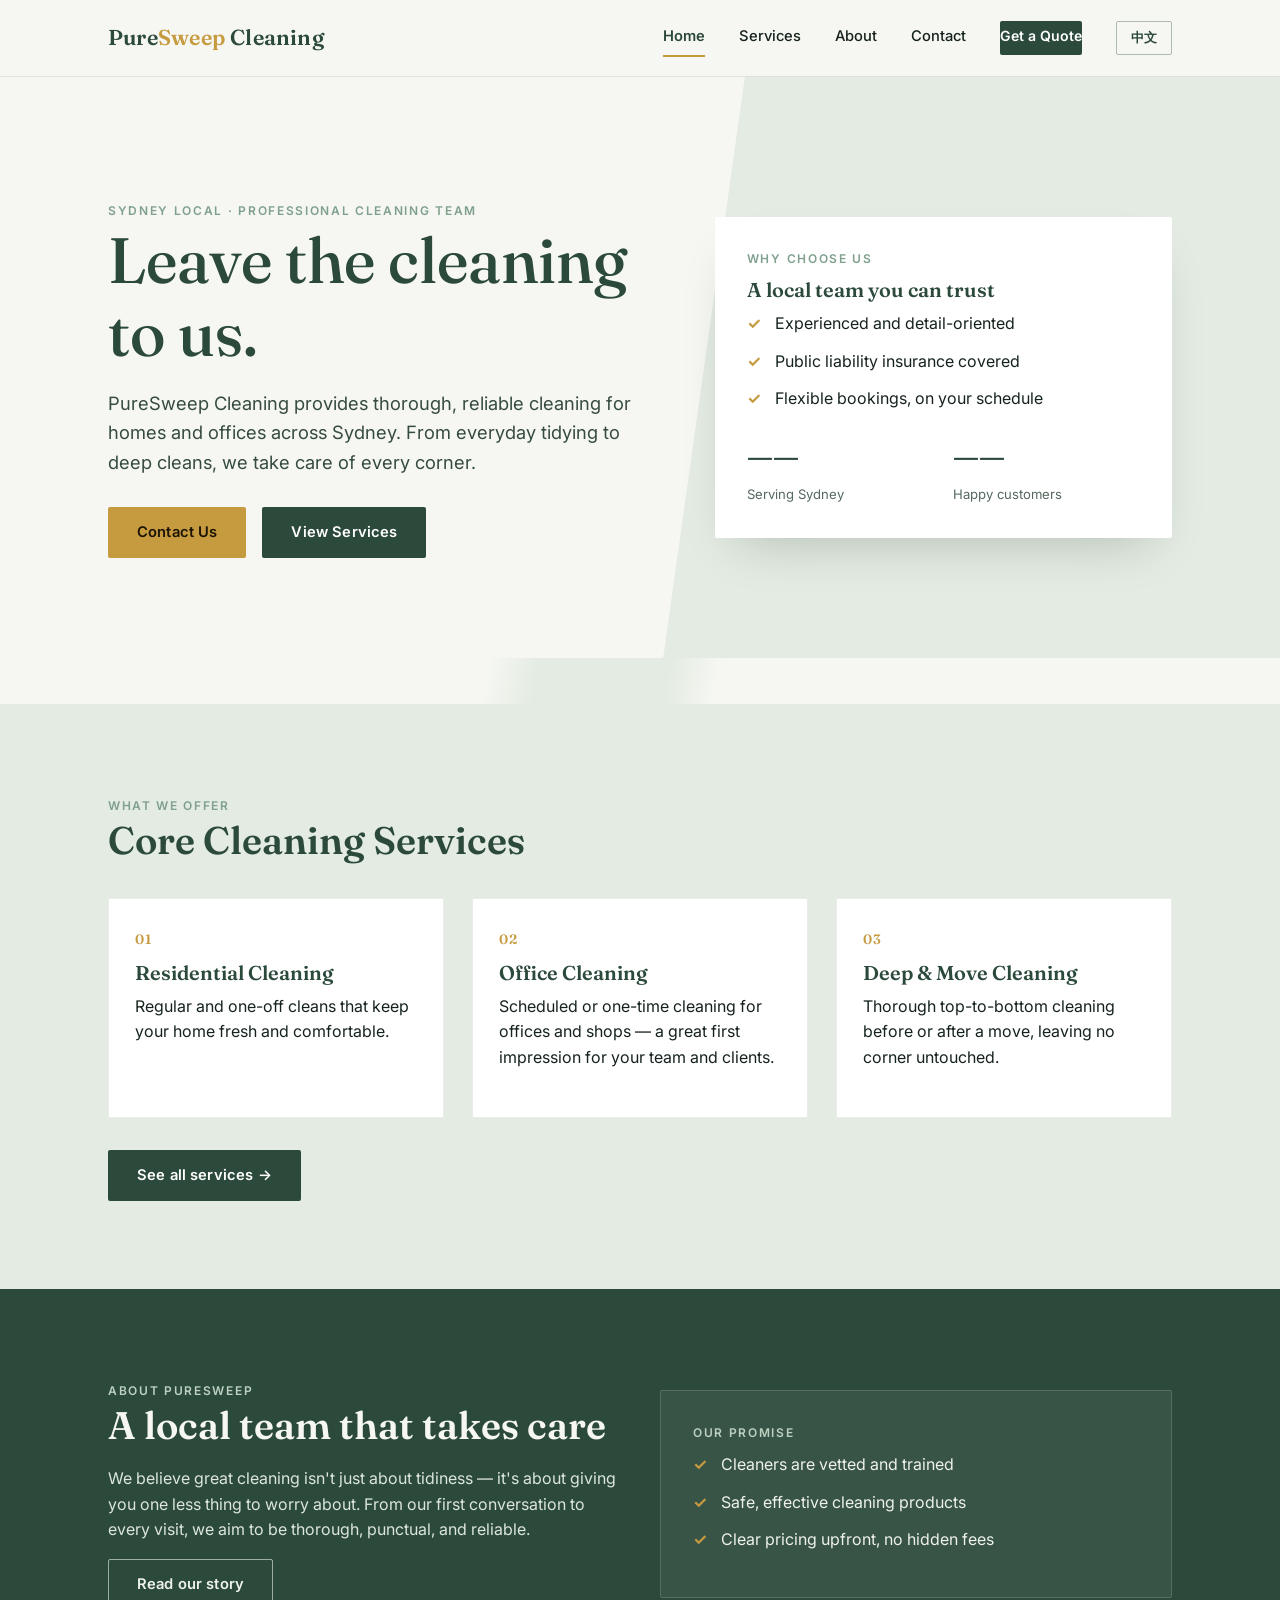
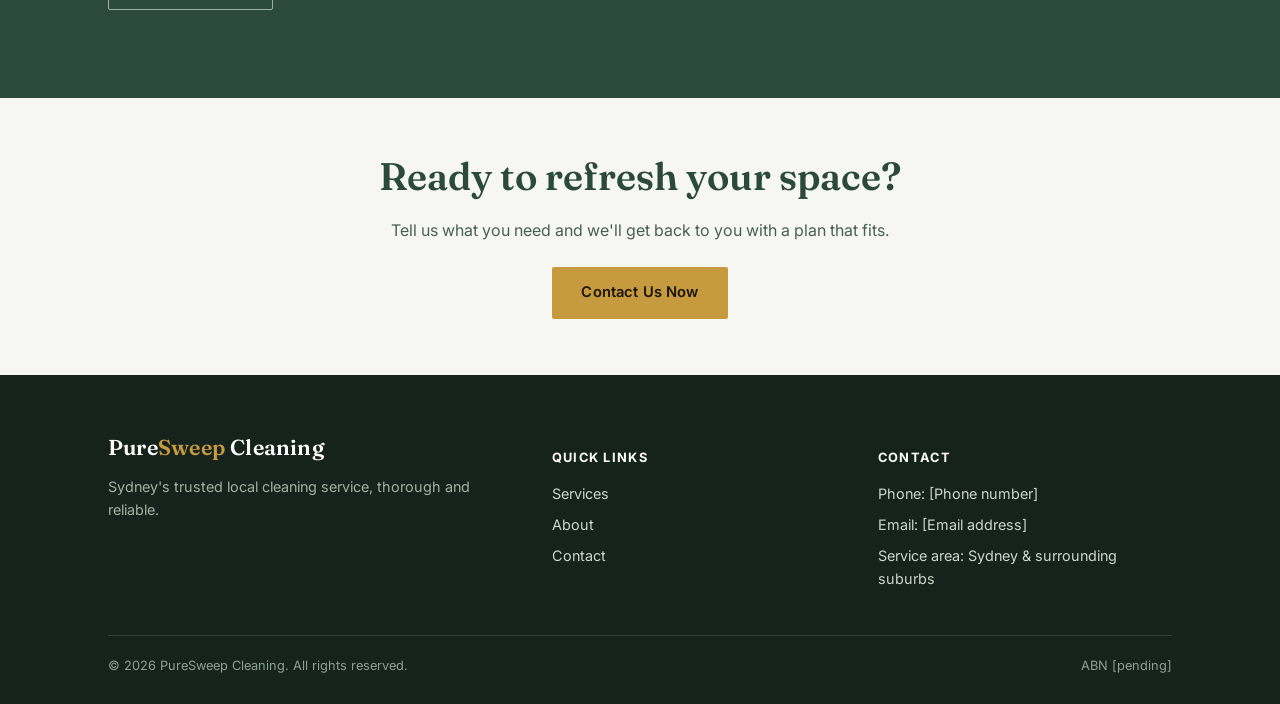
==== index.html @ 63b87b01 "first commit" ====
<!DOCTYPE html>
<html lang="en">
<head>
<meta charset="UTF-8">
<meta name="viewport" content="width=device-width, initial-scale=1.0">
<title>PureSweep Cleaning | Sydney Professional Cleaning Services</title>
<link rel="preconnect" href="https://fonts.googleapis.com">
<link href="https://fonts.googleapis.com/css2?family=Fraunces:wght@500;600&family=Inter:wght@400;500;600;700&display=swap" rel="stylesheet">
<link rel="stylesheet" href="style.css">
</head>
<body>

<header class="site-header">
  <div class="wrap">
    <a href="index.html" class="brand">Pure<span>Sweep</span> Cleaning</a>
    <nav class="nav-links">
      <a href="index.html" class="active" data-i18n="nav.home">Home</a>
      <a href="services.html" data-i18n="nav.services">Services</a>
      <a href="about.html" data-i18n="nav.about">About</a>
      <a href="contact.html" data-i18n="nav.contact">Contact</a>
      <a href="contact.html" class="nav-cta" data-i18n="nav.cta">Get a Quote</a>
      <button id="lang-toggle" class="btn-lang" type="button">中文</button>
    </nav>
    <button class="nav-toggle" aria-label="Menu">☰</button>
  </div>
</header>

<section class="hero">
  <div class="wrap hero-inner">
    <div>
      <span class="eyebrow" data-i18n="home.eyebrow">Sydney Local · Professional Cleaning Team</span>
      <h1 data-i18n="home.h1">Leave the cleaning to us.</h1>
      <p class="lede" data-i18n="home.lede">PureSweep Cleaning provides thorough, reliable cleaning for homes and offices across Sydney. From everyday tidying to deep cleans, we take care of every corner.</p>
      <div class="hero-actions">
        <a href="contact.html" class="btn btn--gold" data-i18n="home.btnContact">Contact Us</a>
        <a href="services.html" class="btn btn--forest" data-i18n="home.btnServices">View Services</a>
      </div>
    </div>
    <div class="hero-card">
      <span class="eyebrow" data-i18n="home.card.eyebrow">Why choose us</span>
      <h3 data-i18n="home.card.h3">A local team you can trust</h3>
      <ul class="list-check">
        <li data-i18n="home.card.li1">Experienced and detail-oriented</li>
        <li data-i18n="home.card.li2">Public liability insurance covered</li>
        <li data-i18n="home.card.li3">Flexible bookings, on your schedule</li>
      </ul>
      <div class="hero-stats">
        <div class="hero-stat">
          <b>——</b>
          <span data-i18n="home.stat1label">Serving Sydney</span>
        </div>
        <div class="hero-stat">
          <b>——</b>
          <span data-i18n="home.stat2label">Happy customers</span>
        </div>
      </div>
    </div>
  </div>
</section>

<div class="wipe"></div>

<section class="section section--tint">
  <div class="wrap">
    <span class="eyebrow" data-i18n="home.services.eyebrow">What we offer</span>
    <h2 data-i18n="home.services.h2">Core Cleaning Services</h2>
    <div class="grid-3" style="margin-top:36px;">
      <div class="card">
        <span class="num">01</span>
        <h3 data-i18n="home.services.card1.title">Residential Cleaning</h3>
        <p data-i18n="home.services.card1.desc">Regular and one-off cleans that keep your home fresh and comfortable.</p>
      </div>
      <div class="card">
        <span class="num">02</span>
        <h3 data-i18n="home.services.card2.title">Office Cleaning</h3>
        <p data-i18n="home.services.card2.desc">Scheduled or one-time cleaning for offices and shops — a great first impression for your team and clients.</p>
      </div>
      <div class="card">
        <span class="num">03</span>
        <h3 data-i18n="home.services.card3.title">Deep & Move Cleaning</h3>
        <p data-i18n="home.services.card3.desc">Thorough top-to-bottom cleaning before or after a move, leaving no corner untouched.</p>
      </div>
    </div>
    <div style="margin-top:32px;">
      <a href="services.html" class="btn btn--forest" data-i18n="home.services.linkAll">See all services →</a>
    </div>
  </div>
</section>

<section class="section section--forest">
  <div class="wrap grid-2">
    <div>
      <span class="eyebrow" style="color:#bcd0c1;" data-i18n="home.about.eyebrow">About PureSweep</span>
      <h2 data-i18n="home.about.h2">A local team that takes care</h2>
      <p style="color:#dde6dc;" data-i18n="home.about.p">We believe great cleaning isn't just about tidiness — it's about giving you one less thing to worry about. From our first conversation to every visit, we aim to be thorough, punctual, and reliable.</p>
      <a href="about.html" class="btn btn--outline" data-i18n="home.about.linkStory">Read our story</a>
    </div>
    <div class="hero-card" style="background:rgba(255,255,255,0.06); border:1px solid rgba(255,255,255,0.15); box-shadow:none; color:#eef2ea;">
      <span class="eyebrow" style="color:#bcd0c1;" data-i18n="home.about.promiseEyebrow">Our promise</span>
      <ul class="list-check" style="color:#eef2ea;">
        <li data-i18n="home.about.promise1">Cleaners are vetted and trained</li>
        <li data-i18n="home.about.promise2">Safe, effective cleaning products</li>
        <li data-i18n="home.about.promise3">Clear pricing upfront, no hidden fees</li>
      </ul>
    </div>
  </div>
</section>

<section class="section section--tight">
  <div class="wrap" style="text-align:center;">
    <h2 data-i18n="home.cta.h2">Ready to refresh your space?</h2>
    <p style="max-width:52ch; margin:0 auto 24px; color:#4a5f52;" data-i18n="home.cta.p">Tell us what you need and we'll get back to you with a plan that fits.</p>
    <a href="contact.html" class="btn btn--gold" data-i18n="home.cta.btn">Contact Us Now</a>
  </div>
</section>

<footer class="site-footer">
  <div class="wrap">
    <div class="footer-grid">
      <div>
        <div class="brand" style="color:#fff; margin-bottom:10px;">Pure<span>Sweep</span> Cleaning</div>
        <p style="color:#9fb2a3;" data-i18n="footer.tagline">Sydney's trusted local cleaning service, thorough and reliable.</p>
      </div>
      <div>
        <h4 data-i18n="footer.quicklinksTitle">Quick Links</h4>
        <ul>
          <li><a href="services.html" data-i18n="nav.services">Services</a></li>
          <li><a href="about.html" data-i18n="nav.about">About</a></li>
          <li><a href="contact.html" data-i18n="nav.contact">Contact</a></li>
        </ul>
      </div>
      <div>
        <h4 data-i18n="footer.contactTitle">Contact</h4>
        <ul>
          <li><span data-i18n="footer.phoneLabel">Phone:</span> <span data-i18n="footer.phoneValue">[Phone number]</span></li>
          <li><span data-i18n="footer.emailLabel">Email:</span> <span data-i18n="footer.emailValue">[Email address]</span></li>
          <li><span data-i18n="footer.areaLabel">Service area:</span> <span data-i18n="footer.areaValue">Sydney & surrounding suburbs</span></li>
        </ul>
      </div>
    </div>
    <div class="footer-bottom">
      <span data-i18n="footer.rights">© 2026 PureSweep Cleaning. All rights reserved.</span>
      <span data-i18n="footer.abn">ABN [pending]</span>
    </div>
  </div>
</footer>

<script src="i18n.js"></script>
<script src="script.js"></script>
</body>
</html>
---- style.css ----
/* =========================================================
   PureSweep Cleaning — Design Tokens
   Palette: deep forest ink + sage + warm gold accent + pale mint field
   Type: Fraunces (display, characterful serif) + Inter (body/utility)
   Signature: the diagonal "wipe streak" — a clean swipe revealing
   a lighter tone beneath, used as a recurring divider motif.
   ========================================================= */

:root {
  --ink: #16231c;           /* near-black green-charcoal, primary text */
  --forest: #2c4a3b;        /* deep green, primary brand color */
  --sage: #7fa08c;          /* mid sage, secondary accent */
  --sage-tint: #e3ebe2;     /* pale sage, card/section backgrounds */
  --field: #f6f7f2;         /* warm off-white page background */
  --gold: #c69a3f;          /* warm gold, CTA / highlight accent */
  --paper: #ffffff;

  --font-display: "Fraunces", Georgia, serif;
  --font-body: "Inter", -apple-system, BlinkMacSystemFont, "Segoe UI", sans-serif;

  --radius: 2px;
  --max-width: 1120px;
}

* { box-sizing: border-box; }
html { scroll-behavior: smooth; }

body {
  margin: 0;
  background: var(--field);
  color: var(--ink);
  font-family: var(--font-body);
  font-size: 16px;
  line-height: 1.6;
  -webkit-font-smoothing: antialiased;
}

img { max-width: 100%; display: block; }

a { color: inherit; text-decoration: none; }

h1, h2, h3 {
  font-family: var(--font-display);
  font-weight: 600;
  line-height: 1.15;
  margin: 0 0 0.5em;
  color: var(--forest);
}

h1 { font-size: clamp(2.4rem, 5vw, 4rem); font-weight: 500; }
h2 { font-size: clamp(1.8rem, 3vw, 2.4rem); }
h3 { font-size: 1.25rem; }

p { margin: 0 0 1em; }

.eyebrow {
  font-family: var(--font-body);
  text-transform: uppercase;
  letter-spacing: 0.14em;
  font-size: 0.75rem;
  font-weight: 600;
  color: var(--sage);
}

/* ---------- Layout helpers ---------- */
.wrap {
  max-width: var(--max-width);
  margin: 0 auto;
  padding: 0 28px;
}

.section {
  padding: 88px 0;
}

.section--tight { padding: 56px 0; }
.section--tint { background: var(--sage-tint); }
.section--forest { background: var(--forest); color: #eef2ea; }
.section--forest h2, .section--forest h3 { color: #f6f7f2; }

/* ---------- Signature: wipe streak divider ---------- */
.wipe {
  position: relative;
  height: 46px;
  overflow: hidden;
  background: var(--field);
}
.wipe::before {
  content: "";
  position: absolute;
  inset: 0;
  background: linear-gradient(100deg,
    transparent 0%, transparent 38%,
    var(--sage-tint) 42%, var(--sage-tint) 52%,
    transparent 56%, transparent 100%);
}
.section--tint + .wipe::before { background: linear-gradient(100deg,
    transparent 0%, transparent 38%,
    var(--field) 42%, var(--field) 52%,
    transparent 56%, transparent 100%); }

/* ---------- Header / nav ---------- */
.site-header {
  position: sticky;
  top: 0;
  z-index: 20;
  background: rgba(246, 247, 242, 0.92);
  backdrop-filter: blur(6px);
  border-bottom: 1px solid rgba(44, 74, 59, 0.12);
}

.site-header .wrap {
  display: flex;
  align-items: center;
  justify-content: space-between;
  height: 76px;
}

.brand {
  font-family: var(--font-display);
  font-size: 1.35rem;
  font-weight: 600;
  color: var(--forest);
  letter-spacing: 0.01em;
}
.brand span { color: var(--gold); }

.nav-links {
  display: flex;
  gap: 34px;
  font-size: 0.92rem;
  font-weight: 500;
}
.nav-links a {
  position: relative;
  padding: 4px 0;
  color: var(--ink);
}
.nav-links a.active { color: var(--forest); font-weight: 600; }
.nav-links a::after {
  content: "";
  position: absolute;
  left: 0; right: 100%;
  bottom: -2px;
  height: 2px;
  background: var(--gold);
  transition: right 0.25s ease;
}
.nav-links a:hover::after,
.nav-links a.active::after { right: 0; }

.nav-cta {
  background: var(--forest);
  color: #fff !important;
  padding: 10px 20px;
  border-radius: var(--radius);
  font-weight: 600;
  font-size: 0.88rem;
}
.nav-cta:hover { background: var(--gold); }

.nav-toggle {
  display: none;
  background: none;
  border: none;
  font-size: 1.6rem;
  color: var(--forest);
  cursor: pointer;
}

.btn-lang {
  background: transparent;
  border: 1px solid rgba(44,74,59,0.35);
  color: var(--forest);
  padding: 7px 14px;
  border-radius: var(--radius);
  font-size: 0.82rem;
  font-weight: 600;
  cursor: pointer;
  font-family: var(--font-body);
}
.btn-lang:hover { border-color: var(--gold); color: var(--gold); }

@media (max-width: 760px) {
  .nav-links { display: none; }
  .nav-toggle { display: block; }
  .nav-links.open {
    display: flex;
    flex-direction: column;
    position: absolute;
    top: 76px; left: 0; right: 0;
    background: var(--field);
    padding: 20px 28px 28px;
    gap: 18px;
    border-bottom: 1px solid rgba(44,74,59,0.12);
  }
}

/* ---------- Buttons ---------- */
.btn {
  display: inline-block;
  padding: 13px 28px;
  border-radius: var(--radius);
  font-weight: 600;
  font-size: 0.92rem;
  letter-spacing: 0.01em;
  border: 1px solid transparent;
  cursor: pointer;
}
.btn--gold { background: var(--gold); color: #1c1505; }
.btn--gold:hover { background: #b3872f; }
.btn--outline { border-color: rgba(255,255,255,0.55); color: inherit; }
.btn--outline:hover { border-color: var(--gold); color: var(--gold); }
.btn--forest { background: var(--forest); color: #fff; }
.btn--forest:hover { background: #1f3a2d; }

/* ---------- Hero ---------- */
.hero {
  position: relative;
  padding: 120px 0 100px;
  overflow: hidden;
}
.hero::before {
  content: "";
  position: absolute;
  top: 0; bottom: 0; right: -10%;
  width: 55%;
  background: var(--sage-tint);
  transform: skewX(-8deg);
  z-index: 0;
}
.hero .wrap { position: relative; z-index: 1; }
.hero-inner {
  display: grid;
  grid-template-columns: 1.1fr 0.9fr;
  gap: 48px;
  align-items: center;
}
@media (max-width: 860px) {
  .hero-inner { grid-template-columns: 1fr; }
  .hero::before { width: 100%; right: 0; opacity: 0.5; }
}
.hero h1 { margin-bottom: 0.3em; }
.hero .lede {
  font-size: 1.15rem;
  color: #364b40;
  max-width: 46ch;
  margin-bottom: 1.6em;
}
.hero-actions { display: flex; gap: 16px; flex-wrap: wrap; }

.hero-card {
  background: var(--paper);
  border-radius: var(--radius);
  padding: 32px;
  box-shadow: 0 24px 48px -24px rgba(22, 35, 28, 0.25);
}
.hero-card .eyebrow { margin-bottom: 10px; display: block; }
.hero-stats {
  display: grid;
  grid-template-columns: 1fr 1fr;
  gap: 20px;
  margin-top: 20px;
}
.hero-stat b {
  display: block;
  font-family: var(--font-display);
  font-size: 1.9rem;
  color: var(--forest);
}
.hero-stat span { font-size: 0.82rem; color: #55695e; }

/* ---------- Cards / grids ---------- */
.grid-3 {
  display: grid;
  grid-template-columns: repeat(3, 1fr);
  gap: 28px;
}
.grid-2 {
  display: grid;
  grid-template-columns: 1fr 1fr;
  gap: 40px;
  align-items: center;
}
@media (max-width: 820px) {
  .grid-3 { grid-template-columns: 1fr; }
  .grid-2 { grid-template-columns: 1fr; }
}

.card {
  background: var(--paper);
  padding: 30px 26px;
  border-radius: var(--radius);
  border: 1px solid rgba(44,74,59,0.10);
}
.card .num {
  font-family: var(--font-display);
  font-size: 0.85rem;
  color: var(--gold);
  font-weight: 600;
  letter-spacing: 0.08em;
  display: block;
  margin-bottom: 10px;
}

.list-check { list-style: none; padding: 0; margin: 0; }
.list-check li {
  padding-left: 28px;
  position: relative;
  margin-bottom: 12px;
}
.list-check li::before {
  content: "✓";
  position: absolute;
  left: 0; top: 0;
  color: var(--gold);
  font-weight: 700;
}

/* ---------- Footer ---------- */
.site-footer {
  background: var(--ink);
  color: #cbd6cd;
  padding: 56px 0 28px;
  font-size: 0.9rem;
}
.footer-grid {
  display: grid;
  grid-template-columns: 1.4fr 1fr 1fr;
  gap: 32px;
  margin-bottom: 36px;
}
@media (max-width: 700px) {
  .footer-grid { grid-template-columns: 1fr; }
}
.site-footer h4 {
  color: #fff;
  font-family: var(--font-body);
  font-size: 0.8rem;
  text-transform: uppercase;
  letter-spacing: 0.1em;
  margin-bottom: 14px;
}
.site-footer a:hover { color: var(--gold); }
.site-footer ul { list-style: none; padding: 0; margin: 0; }
.site-footer li { margin-bottom: 8px; }
.footer-bottom {
  border-top: 1px solid rgba(255,255,255,0.12);
  padding-top: 20px;
  font-size: 0.8rem;
  color: #8ba193;
  display: flex;
  justify-content: space-between;
  flex-wrap: wrap;
  gap: 8px;
}

/* ---------- Contact form ---------- */
.form-field { margin-bottom: 18px; }
.form-field label {
  display: block;
  font-size: 0.85rem;
  font-weight: 600;
  margin-bottom: 6px;
  color: var(--forest);
}
.form-field input,
.form-field select,
.form-field textarea {
  width: 100%;
  padding: 12px 14px;
  border: 1px solid rgba(44,74,59,0.25);
  border-radius: var(--radius);
  font-family: var(--font-body);
  font-size: 0.95rem;
  background: var(--paper);
}
.form-field textarea { resize: vertical; min-height: 110px; }

.form-note {
  font-size: 0.85rem;
  color: #55695e;
  margin-top: 10px;
}

.info-row {
  display: flex;
  gap: 14px;
  margin-bottom: 18px;
}
.info-row .icon {
  width: 38px; height: 38px;
  border-radius: 50%;
  background: var(--sage-tint);
  color: var(--forest);
  display: flex; align-items: center; justify-content: center;
  flex-shrink: 0;
  font-weight: 700;
}

.page-hero {
  padding: 70px 0 50px;
  background: var(--sage-tint);
}
.page-hero .eyebrow { margin-bottom: 10px; }
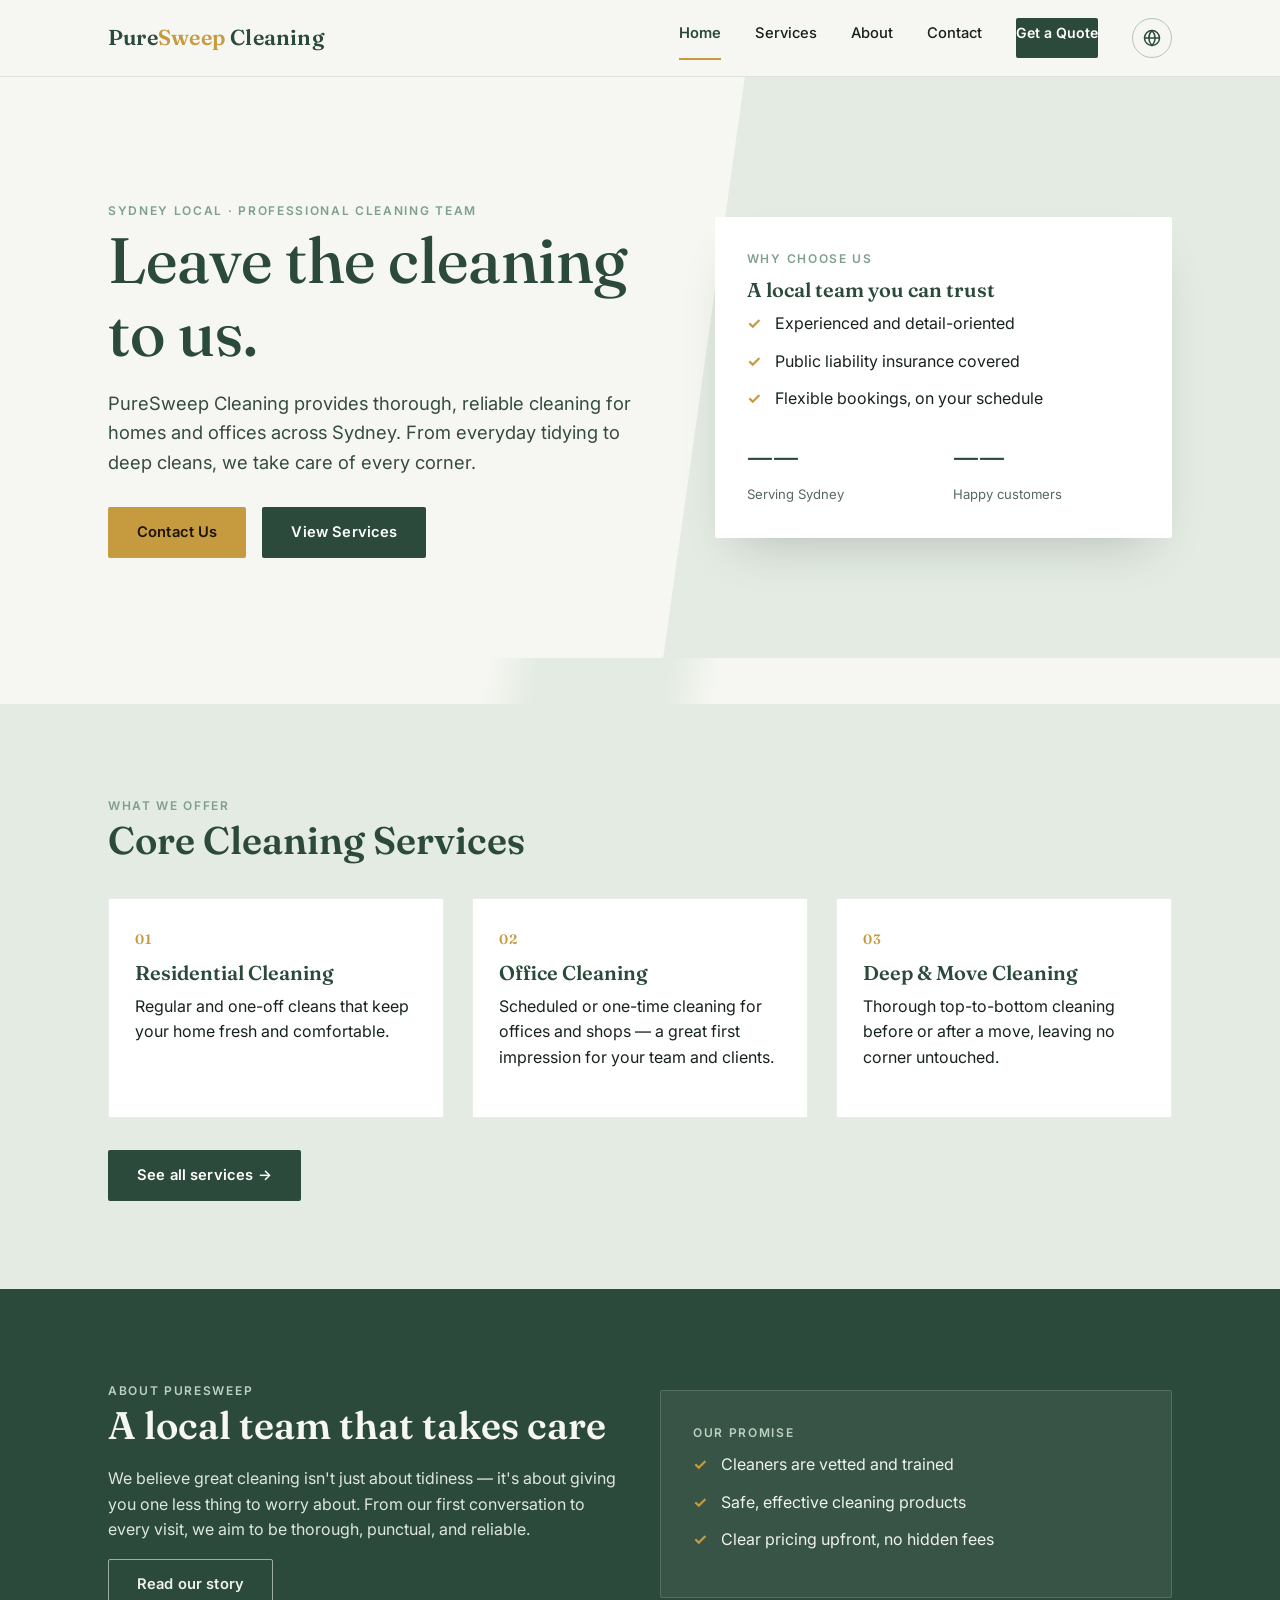
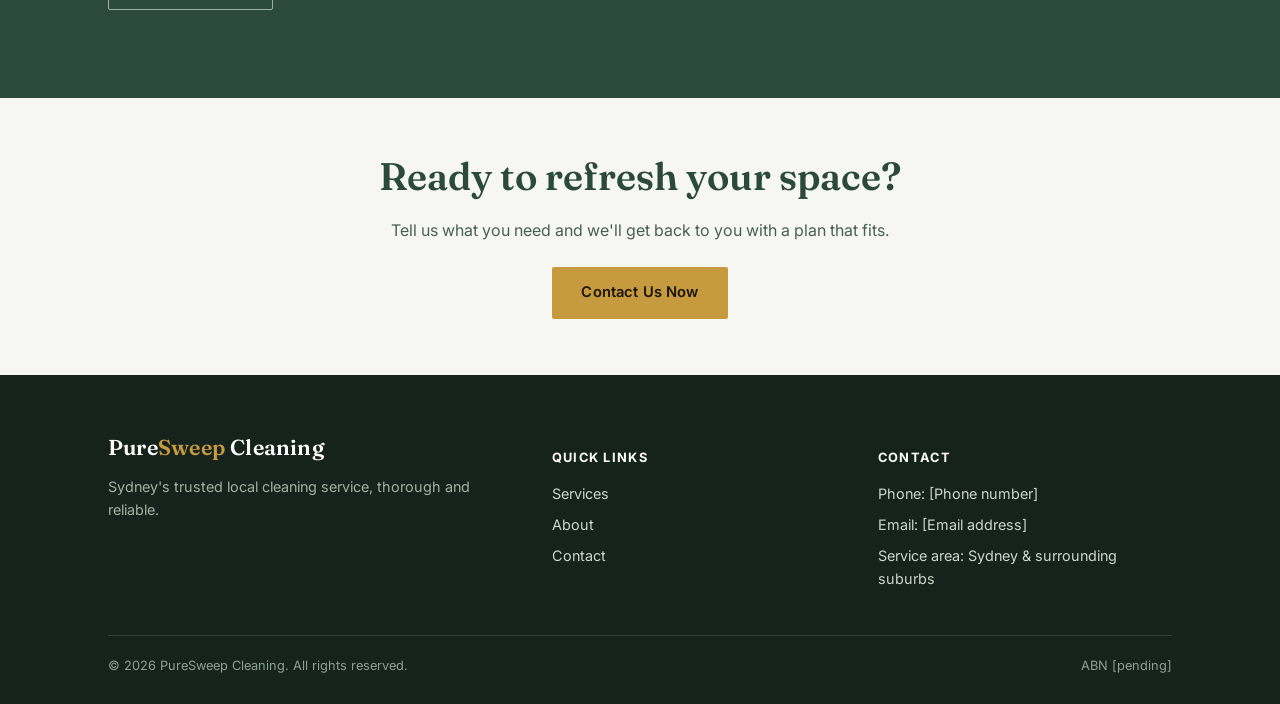
==== commit 1f46dc17: "Add a language toggle to transfer Chinese and English" ====
--- a/index.html
+++ b/index.html
@@ -19,7 +19,19 @@
       <a href="about.html" data-i18n="nav.about">About</a>
       <a href="contact.html" data-i18n="nav.contact">Contact</a>
       <a href="contact.html" class="nav-cta" data-i18n="nav.cta">Get a Quote</a>
-      <button id="lang-toggle" class="btn-lang" type="button">中文</button>
+      <div class="lang-switch">
+        <button id="lang-toggle" class="btn-lang-icon" type="button" aria-label="Switch language" aria-expanded="false">
+          <svg viewBox="0 0 24 24" fill="none" stroke-width="1.8" stroke-linecap="round" stroke-linejoin="round">
+            <circle cx="12" cy="12" r="9"></circle>
+            <line x1="3" y1="12" x2="21" y2="12"></line>
+            <path d="M12 3c2.5 2.7 3.8 5.9 3.8 9s-1.3 6.3-3.8 9c-2.5-2.7-3.8-5.9-3.8-9s1.3-6.3 3.8-9z"></path>
+          </svg>
+        </button>
+        <div class="lang-menu" id="lang-menu">
+          <button type="button" class="lang-option" data-lang="en">English <span class="check">✓</span></button>
+          <button type="button" class="lang-option" data-lang="zh">中文 <span class="check">✓</span></button>
+        </div>
+      </div>
     </nav>
     <button class="nav-toggle" aria-label="Menu">☰</button>
   </div>
--- a/style.css
+++ b/style.css
@@ -168,18 +168,66 @@
   cursor: pointer;
 }
 
-.btn-lang {
+.lang-switch {
+  position: relative;
+}
+.btn-lang-icon {
+  display: flex;
+  align-items: center;
+  gap: 6px;
   background: transparent;
-  border: 1px solid rgba(44,74,59,0.35);
-  color: var(--forest);
-  padding: 7px 14px;
-  border-radius: var(--radius);
-  font-size: 0.82rem;
-  font-weight: 600;
+  border: 1px solid rgba(44,74,59,0.3);
+  color: var(--forest);
+  width: 40px;
+  height: 40px;
+  padding: 0;
+  border-radius: 50%;
   cursor: pointer;
+  justify-content: center;
+}
+.btn-lang-icon svg { width: 20px; height: 20px; stroke: currentColor; }
+.btn-lang-icon:hover,
+.btn-lang-icon[aria-expanded="true"] {
+  border-color: var(--gold);
+  color: var(--gold);
+}
+
+.lang-menu {
+  display: none;
+  position: absolute;
+  top: 48px;
+  right: 0;
+  background: var(--paper);
+  border: 1px solid rgba(44,74,59,0.14);
+  border-radius: var(--radius);
+  box-shadow: 0 16px 32px -16px rgba(22,35,28,0.28);
+  min-width: 128px;
+  overflow: hidden;
+  z-index: 30;
+}
+.lang-menu.open { display: block; }
+.lang-option {
+  display: flex;
+  align-items: center;
+  justify-content: space-between;
+  width: 100%;
+  padding: 10px 14px;
+  background: none;
+  border: none;
+  text-align: left;
   font-family: var(--font-body);
-}
-.btn-lang:hover { border-color: var(--gold); color: var(--gold); }
+  font-size: 0.88rem;
+  color: var(--ink);
+  cursor: pointer;
+}
+.lang-option:hover { background: var(--sage-tint); }
+.lang-option.is-active { color: var(--forest); font-weight: 600; }
+.lang-option .check { color: var(--gold); visibility: hidden; }
+.lang-option.is-active .check { visibility: visible; }
+
+@media (max-width: 760px) {
+  .lang-switch { order: -1; }
+}
 
 @media (max-width: 760px) {
   .nav-links { display: none; }
@@ -402,4 +450,4 @@
   padding: 70px 0 50px;
   background: var(--sage-tint);
 }
-.page-hero .eyebrow { margin-bottom: 10px; }
+.page-hero .eyebrow { margin-bottom: 10px; }
